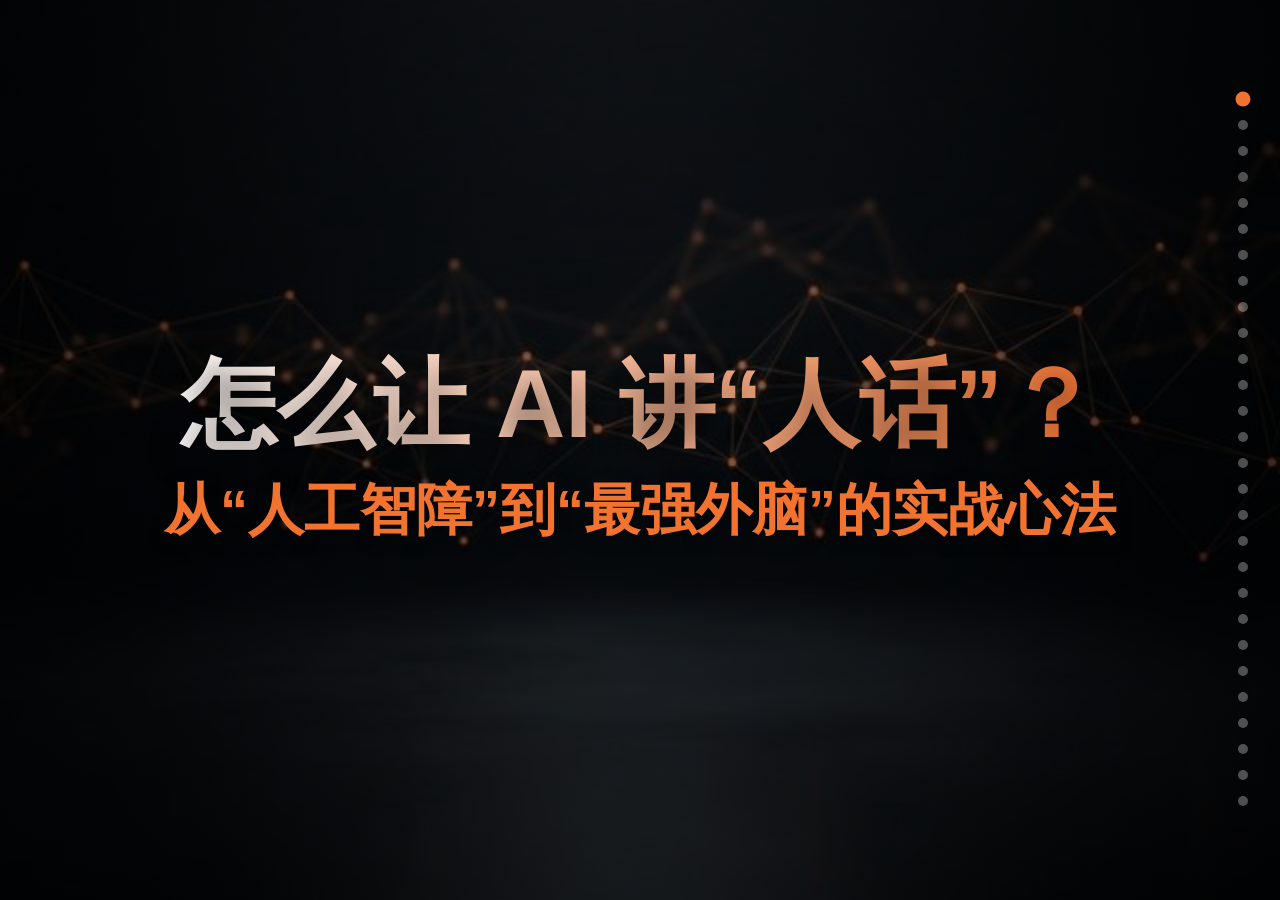
==== PPT/lesson2/index.html @ 47d62916 "Initial commit: 为项目方案及演示文稿添加版本管理" ====
<!DOCTYPE html>
<html lang="zh-CN">
<head>
    <meta charset="UTF-8">
    <meta name="viewport" content="width=device-width, initial-scale=1.0">
    <title>提示词核心——大学生全场景 AI 提效实操</title>
    <link rel="stylesheet" href="assets/css/style.css">
    <style>
        /* Extra styles for specific slides if needed */
        .text-huge { font-size: clamp(4rem, 10vw, 8rem); font-weight: 900; }
        .text-large { font-size: clamp(2rem, 5vw, 3.5rem); font-weight: 800; }
        .text-medium { font-size: clamp(1.2rem, 3vw, 1.8rem); opacity: 0.9; }
        .split-container { display: grid; grid-template-columns: 1fr 1fr; gap: 4vw; width: 100%; align-items: center; }
        .vs-tag { position: absolute; left: 50%; top: 50%; transform: translate(-50%, -50%); font-size: 3rem; font-weight: 900; color: var(--accent); z-index: 20; background: #000; padding: 0.5rem 1rem; border-radius: 50%; border: 2px solid var(--accent); }
    </style>
</head>
<body>
    <div class="ppt-container">
        
        <!-- Slide 1: 封面页 -->
        <section class="slide" id="slide-1">
            <div class="slide-bg reveal-zoom" style="background-image: url('assets/images/slide_01_v2.png');"></div>
            <div class="slide-overlay" style="background: radial-gradient(circle, rgba(0,0,0,0.4) 0%, rgba(0,0,0,0.8) 100%);"></div>
            <div class="slide-content-overlay" style="justify-content: center; align-items: center; text-align: center;">
                <div class="reveal-up delay-1">
                    <h1 class="hero-title text-gradient" style="text-shadow: 0 10px 30px rgba(0,0,0,0.5);">怎么让 AI 讲“人话”？</h1>
                    <p class="text-large" style="font-weight: 800; color: var(--accent); text-shadow: 0 5px 15px rgba(0,0,0,0.5);">从“人工智障”到“最强外脑”的实战心法</p>
                </div>
            </div>
        </section>

        <!-- Slide 2: 灵魂拷问 -->
        <section class="slide" id="slide-2">
            <div class="slide-bg reveal-zoom" style="background-image: url('assets/images/slide_02.png');"></div>
            <div class="slide-overlay" style="background: rgba(0,0,0,0.7);"></div>
            <div class="slide-content-overlay" style="justify-content: center; align-items: center; text-align: center;">
                <div class="reveal-up delay-1">
                    <h1 class="text-huge">具有划时代意义？</h1>
                    <p class="quote-line text-large accent-text" style="display: inline-block;">今晚，彻底终结这种尴尬</p>
                </div>
            </div>
        </section>

        <!-- Slide 3: 真实惨案大赏 -->
        <section class="slide" id="slide-3">
            <div class="slide-bg reveal-zoom" style="background-image: url('assets/images/slide_03.png');"></div>
            <div class="slide-overlay"></div>
            <div class="slide-content-overlay">
                <h1 class="reveal-up delay-1" style="border-left: 8px solid var(--accent); padding-left: 1.5rem; margin-bottom: 2rem;">
                    那些年，我们被 AI 坑过的瞬间
                </h1>
                <div class="bento-grid">
                    <div class="bento-card reveal-up delay-2">
                        <h2 class="accent-text">客服腔</h2>
                        <p>请假条写成行政通报，尴尬到抠脚</p>
                    </div>
                    <div class="bento-card reveal-up delay-3">
                        <h2 class="accent-text">假大空</h2>
                        <p>内容全是车轱辘话，毫无落地价值</p>
                    </div>
                    <div class="bento-card reveal-up delay-4">
                        <h2 class="accent-text">胡编乱造</h2>
                        <p>一本正经地捏造数据，自毁信誉</p>
                    </div>
                </div>
            </div>
        </section>

        <!-- Slide 4: 认知升级 -->
        <section class="slide" id="slide-4">
            <div class="slide-bg reveal-zoom" style="background-image: url('assets/images/slide_04.png');"></div>
            <div class="slide-overlay"></div>
            <div class="slide-content-overlay" style="justify-content: center;">
                <div class="reveal-up delay-1" style="max-width: 900px;">
                    <h1 class="hero-title">它不是神</h1>
                    <p class="text-large quote-line">只是一个<span class="accent-text">“欠调教”</span>的实习生</p>
                    <p class="text-medium" style="margin-top: 2rem;">我们要剥掉它那层客套表象，把它内存里的干货一滴不剩地“榨”出来。</p>
                </div>
            </div>
        </section>

        <!-- Slide 5: 避坑指南 -->
        <section class="slide" id="slide-5">
            <div class="slide-bg reveal-zoom" style="background-image: url('assets/images/slide_05.png');"></div>
            <div class="slide-overlay"></div>
            <div class="slide-content-overlay">
                <h1 class="reveal-up delay-1" style="margin-bottom: 5vh;">别把它当百度使</h1>
                <div class="split-container" style="position: relative;">
                    <div class="vs-tag">VS</div>
                    <div class="bento-card reveal-up delay-2">
                        <h2 style="font-size: 2.5rem; margin-bottom: 1rem;">传统搜索</h2>
                        <p class="text-large accent-text">在“找答案”</p>
                        <p class="text-medium">翻旧账、搬运工</p>
                    </div>
                    <div class="bento-card reveal-up delay-3" style="border-color: var(--accent);">
                        <h2 style="font-size: 2.5rem; margin-bottom: 1rem;">AI 大模型</h2>
                        <p class="text-large accent-text">在“赌可能”</p>
                        <p class="text-medium">现编现织、生产工具</p>
                    </div>
                </div>
            </div>
        </section>

        <!-- Slide 6: 其实它就是个“概率盲盒” -->
        <section class="slide" id="slide-6">
            <div class="slide-bg reveal-zoom" style="background-image: url('assets/images/slide_06.png');"></div>
            <div class="slide-overlay" style="background: radial-gradient(circle, rgba(0,0,0,0.5) 0%, rgba(0,0,0,0.9) 80%);"></div>
            <div class="slide-content-overlay" style="justify-content: center; align-items: center; text-align: center;">
                <div class="reveal-up delay-1">
                    <h1 class="hero-title">它不分对错</h1>
                    <p class="text-huge accent-text">只管“概率接龙”</p>
                    <p class="text-medium" style="margin-top: 2rem; max-width: 800px;">你的需求越模糊，它就越怂，只能回你一堆“多喝热水”这种永远不会出错的废话。</p>
                </div>
            </div>
        </section>

        <!-- Slide 7: 为什么你的指令总是得到废话？ -->
        <section class="slide" id="slide-7">
            <div class="slide-bg reveal-zoom" style="background-image: url('assets/images/slide_07.png');"></div>
            <div class="slide-overlay"></div>
            <div class="slide-content-overlay">
                <h1 class="reveal-up delay-1">模糊输入 = 平庸产出</h1>
                <div class="bento-card reveal-up delay-2" style="margin-top: 3rem; max-width: 800px;">
                    <p class="text-large">“随便来点吃的”</p>
                    <p class="text-huge accent-text">➔ 白菜汤</p>
                    <hr style="margin: 2rem 0; opacity: 0.2;">
                    <p class="text-large">“我要回锅肉，要辣，不要葱！”</p>
                    <p class="text-huge accent-text">➔ 王炸答案</p>
                </div>
            </div>
        </section>

        <!-- Slide 8: 提示词的核心奥秘 -->
        <section class="slide" id="slide-8">
            <div class="slide-bg reveal-zoom" style="background-image: url('assets/images/slide_08.png');"></div>
            <div class="slide-overlay"></div>
            <div class="slide-content-overlay" style="justify-content: flex-end; padding-bottom: 15vh;">
                <div class="reveal-up delay-1" style="max-width: 800px;">
                    <h1 class="hero-title">你不是在“下命令”</h1>
                    <p class="text-large quote-line">你是在<span class="accent-text">“定边界”</span></p>
                    <p class="text-medium" style="margin-top: 2rem;">每多一个条件，就是帮它砍掉一万个错误分支，把它的狗头“按”在正确的那条路上。</p>
                </div>
            </div>
        </section>

        <!-- Slide 9: 为什么正常聊天对 AI 无效？ -->
        <section class="slide" id="slide-9">
            <section class="slide-bg reveal-zoom" style="background: #111;"></section>
            <div class="slide-overlay"></div>
            <div class="slide-content-overlay" style="justify-content: center; align-items: center;">
                <div class="split-container" style="text-align: center;">
                    <div class="reveal-up delay-1">
                        <p class="text-medium">人类沟通</p>
                        <h2 class="text-huge">靠“默契”</h2>
                        <p class="accent-text">充满潜台词</p>
                    </div>
                    <div class="reveal-up delay-2">
                        <p class="text-medium">AI 沟通</p>
                        <h2 class="text-huge accent-text">靠“全坦白”</h2>
                        <p>拒绝脑补，只要实话</p>
                    </div>
                </div>
            </div>
        </section>

        <!-- Slide 11: 警惕“注意力稀释” -->
        <section class="slide" id="slide-11">
            <div class="slide-bg reveal-zoom" style="background-image: url('assets/images/slide_11.png');"></div>
            <div class="slide-overlay"></div>
            <div class="slide-content-overlay">
                <div class="reveal-up delay-1">
                    <h1 class="hero-title">警惕<span class="accent-text">“注意力稀释”</span></h1>
                    <p class="text-large quote-line">别以为写得多就是好，AI 也会“走神”</p>
                </div>
                <div class="bento-card reveal-up delay-2" style="margin-top: 5vh; max-width: 700px;">
                    <h3 class="accent-text">核心原则</h3>
                    <p class="text-medium">最关键、必须要执行的死命令，永远放在提示词的<strong class="accent-text">开头</strong>或者<strong class="accent-text">结尾</strong>！</p>
                </div>
            </div>
        </section>

        <!-- Slide 12: 识破“幻觉”的诡计 -->
        <section class="slide" id="slide-12">
            <div class="slide-bg reveal-zoom" style="background-image: url('assets/images/slide_12.png');"></div>
            <div class="slide-overlay"></div>
            <div class="slide-content-overlay" style="align-items: flex-end; text-align: right;">
                <div class="reveal-up delay-1">
                    <h1 class="hero-title" style="border-left: none; border-right: 8px solid var(--accent); padding-right: 1.5rem;">识破“幻觉”</h1>
                    <p class="text-large">为什么它会一本正经地胡说八道？</p>
                </div>
                <div class="bento-card reveal-up delay-2" style="margin-top: 5vh; max-width: 600px;">
                    <p>本质是概率接龙的任务优先级高于事实。别给它设那自相矛盾、没法完成的套儿。</p>
                </div>
            </div>
        </section>

        <!-- Slide 13: 绝杀技巧三：角色扮演 -->
        <section class="slide" id="slide-13">
            <div class="slide-bg reveal-zoom" style="background-image: url('assets/images/slide_13.png');"></div>
            <div class="slide-overlay" style="background: linear-gradient(0deg, rgba(0,0,0,0.9) 0%, transparent 100%);"></div>
            <div class="slide-content-overlay" style="justify-content: flex-end; align-items: center; text-align: center;">
                <div class="reveal-up delay-1">
                    <h1 class="text-huge">让它扮演专家</h1>
                    <p class="text-large accent-text">不是在玩 Cosplay</p>
                    <p class="text-medium" style="margin-top: 2rem;">而是在物理层面，强行把它的思维锁死在“精英语料库”这一端。</p>
                </div>
            </div>
        </section>

        <!-- Slide 14: 我们需要一个“防坑脚手架” -->
        <section class="slide" id="slide-14">
            <div class="slide-bg reveal-zoom" style="background-image: url('assets/images/slide_14.png');"></div>
            <div class="slide-overlay"></div>
            <div class="slide-content-overlay" style="justify-content: center;">
                <div class="reveal-up delay-1">
                    <h1 class="hero-title">告别“凭感觉”</h1>
                    <h1 class="hero-title accent-text">拥抱“结构化”</h1>
                    <p class="text-large" style="margin-top: 2rem;">接下来，就是见证真正的终极杀手锏的时候了。</p>
                </div>
            </div>
        </section>

        <!-- Slide 15: BROKE 框架全景图 -->
        <section class="slide" id="slide-15">
            <div class="slide-bg reveal-zoom" style="background-image: url('assets/images/slide_15.png');"></div>
            <div class="slide-overlay"></div>
            <div class="slide-content-overlay">
                <h1 class="reveal-up delay-1">BROKE 框架：一套硬核清单</h1>
                <div class="bento-grid">
                    <div class="bento-card reveal-up delay-1">
                        <h2 class="accent-text">B</h2>
                        <p>Background (背景)</p>
                    </div>
                    <div class="bento-card reveal-up delay-2">
                        <h2 class="accent-text">R</h2>
                        <p>Role (角色)</p>
                    </div>
                    <div class="bento-card reveal-up delay-3">
                        <h2 class="accent-text">O</h2>
                        <p>Objective (目标)</p>
                    </div>
                    <div class="bento-card reveal-up delay-4">
                        <h2 class="accent-text">K</h2>
                        <p>Key Results (红线)</p>
                    </div>
                    <div class="bento-card reveal-up delay-5">
                        <h2 class="accent-text">E</h2>
                        <p>Evolve (进化)</p>
                    </div>
                </div>
            </div>
        </section>

        <!-- Slide 16: 【真实翻车】令人绝望的拍脑袋指令 -->
        <section class="slide" id="slide-16">
            <div class="slide-bg reveal-zoom" style="background-image: url('assets/images/slide_16.png'); opacity: 0.4;"></div>
            <div class="slide-overlay"></div>
            <div class="slide-content-overlay">
                <h1 class="reveal-up delay-1">翻车现场：拍脑袋指令</h1>
                <div class="split-container" style="margin-top: 5vh;">
                    <div class="bento-card reveal-up delay-2">
                        <h3 class="accent-text">你的指令</h3>
                        <p class="text-large">“写个电商市场分析报告。”</p>
                    </div>
                    <div class="bento-card reveal-up delay-3">
                        <h3 style="color: grey;">AI 产出</h3>
                        <p class="text-large" style="color: grey;">“宏观向好、机遇挑战、协同创新...”</p>
                        <p style="margin-top: 1rem; color: #ff4444;">➔ 毫无价值的废纸</p>
                    </div>
                </div>
            </div>
        </section>

        <!-- Slide 17: 【B+R】给 AI 定位坐标与身份 -->
        <section class="slide" id="slide-17">
            <div class="slide-bg reveal-zoom" style="background-image: url('assets/images/slide_17.png');"></div>
            <div class="slide-overlay"></div>
            <div class="slide-content-overlay">
                <h1 class="reveal-up delay-1">第一步：定位坐标与身份</h1>
                <div class="bento-grid" style="grid-template-columns: 1fr 1.5fr;">
                    <div class="bento-card reveal-up delay-2" style="border-left: 10px solid var(--accent);">
                        <h2 class="accent-text">B (Background)</h2>
                        <p>新品牌，预算仅 20 万</p>
                    </div>
                    <div class="bento-card reveal-up delay-3">
                        <h2 class="accent-text">R (Role)</h2>
                        <p>逻辑严丝合缝的麦肯锡分析师</p>
                    </div>
                </div>
            </div>
        </section>

        <!-- Slide 18: 【O+K】划定靶心，拉响红线 -->
        <section class="slide" id="slide-18">
            <div class="slide-bg reveal-zoom" style="background-image: url('assets/images/slide_18.png');"></div>
            <div class="slide-overlay"></div>
            <div class="slide-content-overlay">
                <h1 class="reveal-up delay-1">第二步：锁定靶心，拉响红线</h1>
                <div class="bento-grid">
                    <div class="bento-card reveal-up delay-2">
                        <h2 class="accent-text">O (Objective)</h2>
                        <p>只要 3 个具体的低成本爆破点</p>
                    </div>
                    <div class="bento-card reveal-up delay-3" style="border: 2px solid #ff4444;">
                        <h2 style="color: #ff4444;">K (Constraints)</h2>
                        <p>严禁使用任何四字黑话！必须出矩阵表格。</p>
                    </div>
                </div>
            </div>
        </section>

        <!-- Slide 19: 奇迹时刻 -->
        <section class="slide" id="slide-19">
            <div class="slide-bg reveal-zoom" style="background-image: url('assets/images/slide_19.png');"></div>
            <div class="slide-overlay"></div>
            <div class="slide-content-overlay" style="justify-content: center; align-items: center; text-align: center;">
                <div class="reveal-up delay-1">
                    <h1 class="text-huge">奇迹时刻</h1>
                    <p class="text-large">指令一变，<span class="accent-text">草台班子变顶级幕僚</span></p>
                    <div class="bento-card" style="margin-top: 3rem; text-align: left; background: rgba(0,0,0,0.8);">
                        <p class="accent-text">➔ 精准矩阵表已生成</p>
                        <p class="accent-text">➔ 低成本避雷方案就绪</p>
                        <p class="accent-text">➔ 业务逻辑全线拉满</p>
                    </div>
                </div>
            </div>
        </section>

        <!-- Slide 21: 终极 PK -->
        <section class="slide" id="slide-21">
            <div class="slide-bg reveal-zoom" style="background-image: url('assets/images/slide_21.png');"></div>
            <div class="slide-overlay"></div>
            <div class="slide-content-overlay" style="justify-content: center;">
                <h1 class="reveal-up delay-1">终极 PK：平庸 vs 绝杀</h1>
                <div class="split-container" style="margin-top: 5vh;">
                    <div class="bento-card reveal-up delay-2">
                        <p class="text-medium" style="color: grey;">【平庸派】</p>
                        <p>只给地点人数</p>
                        <h3 style="color: grey;">➔ 流水账</h3>
                    </div>
                    <div class="bento-card reveal-up delay-3" style="border-color: var(--accent);">
                        <p class="text-medium accent-text">【BROKE 派】</p>
                        <p>定死背景、目标与红线</p>
                        <h3 class="accent-text">➔ 王炸方案</h3>
                    </div>
                </div>
            </div>
        </section>

        <!-- Slide 22: 认知陷阱 -->
        <section class="slide" id="slide-22">
            <div class="slide-bg reveal-zoom" style="background-image: url('assets/images/slide_22.png');"></div>
            <div class="slide-overlay"></div>
            <div class="slide-content-overlay">
                <div class="reveal-up delay-1">
                    <h1 class="hero-title">认知陷阱</h1>
                    <p class="text-large">别指望<span class="accent-text">“一键成片”</span></p>
                </div>
                <div class="bento-card reveal-up delay-2" style="margin-top: 5vh; max-width: 800px;">
                    <p class="text-medium">想要一口气写完“调研+大纲+文案+排版”？</p>
                    <p class="accent-text" style="font-weight: 800; font-size: 2rem;">必翻车！</p>
                </div>
            </div>
        </section>

        <!-- Slide 23: 架构师思维 -->
        <section class="slide" id="slide-23">
            <div class="slide-bg reveal-zoom" style="background-image: url('assets/images/slide_23.png');"></div>
            <div class="slide-overlay"></div>
            <div class="slide-content-overlay" style="justify-content: flex-end; align-items: flex-end; text-align: right;">
                <div class="reveal-up delay-1">
                    <h1 class="hero-title" style="border-left: none; border-right: 8px solid var(--accent); padding-right: 1.5rem;">架构师思维</h1>
                    <p class="text-large">设计你的专用<span class="accent-text">“流水线”</span></p>
                </div>
                <div class="bento-card reveal-up delay-2" style="margin-top: 3rem; background: rgba(0,0,0,0.8);">
                    <p>告别单点提词，开启多节点协作模式</p>
                </div>
            </div>
        </section>

        <!-- Slide 24: 实战拆解：工作流 -->
        <section class="slide" id="slide-24">
            <div class="slide-bg reveal-zoom" style="background-image: url('assets/images/slide_24.png');"></div>
            <div class="slide-overlay"></div>
            <div class="slide-content-overlay">
                <h1 class="reveal-up delay-1">爆款报告的“装配线”</h1>
                <div class="bento-grid">
                    <div class="bento-card reveal-up delay-1">
                        <h3 class="accent-text">Step 1</h3>
                        <p>风格拆解</p>
                    </div>
                    <div class="bento-card reveal-up delay-2">
                        <h3 class="accent-text">Step 2</h3>
                        <p>逻辑骨架</p>
                    </div>
                    <div class="bento-card reveal-up delay-3">
                        <h3 class="accent-text">Step 3</h3>
                        <p>逐段填肉</p>
                    </div>
                </div>
            </div>
        </section>

        <!-- Slide 25: 终极定位 -->
        <section class="slide" id="slide-25">
            <div class="slide-bg reveal-zoom" style="background-image: url('assets/images/slide_25.png');"></div>
            <div class="slide-overlay"></div>
            <div class="slide-content-overlay" style="justify-content: center; align-items: center; text-align: center;">
                <div class="reveal-up delay-1">
                    <h1 class="text-huge">做“总调度师”</h1>
                    <p class="text-large">不做“搬运工”</p>
                    <p class="text-medium accent-text" style="margin-top: 2rem;">你的核心护城河，是把业务拆碎的能力。</p>
                </div>
            </div>
        </section>

        <!-- Slide 26: 致命大坑：讨好型人格 -->
        <section class="slide" id="slide-26">
            <div class="slide-bg reveal-zoom" style="background-image: url('assets/images/slide_26.png');"></div>
            <div class="slide-overlay"></div>
            <div class="slide-content-overlay">
                <div class="reveal-up delay-1">
                    <h1 class="hero-title">致命大坑</h1>
                    <p class="text-large">AI 的<span class="accent-text">“讨好型人格”</span></p>
                </div>
                <div class="bento-card reveal-up delay-2" style="margin-top: 3rem; max-width: 800px; border: 2px solid #ff4444;">
                    <p class="text-large" style="color: #ff4444;">AI 的客套话，一个字都别信！</p>
                    <p>它的家教就是“懂礼貌”，你发烂方案它也会说好。</p>
                </div>
            </div>
        </section>

        <!-- Slide 27: “红蓝对抗” -->
        <section class="slide" id="slide-27">
            <div class="slide-bg reveal-zoom" style="background-image: url('assets/images/slide_27.png');"></div>
            <div class="slide-overlay" style="background: linear-gradient(90deg, rgba(0,0,255,0.3) 0%, rgba(255,0,0,0.3) 100%);"></div>
            <div class="slide-content-overlay" style="justify-content: center;">
                <h1 class="reveal-up delay-1">“红蓝对抗”：最强反派</h1>
                <div class="split-container" style="margin-top: 5vh;">
                    <div class="bento-card reveal-up delay-2" style="border-color: #008aff;">
                        <h3 style="color: #008aff;">蓝方：你的方案</h3>
                        <p>自信满满的初稿</p>
                    </div>
                    <div class="bento-card reveal-up delay-3" style="border-color: #ff4444;">
                        <h3 style="color: #ff4444;">红方：挑刺专家</h3>
                        <p>“鸡蛋里挑骨头”的毒舌审计</p>
                    </div>
                </div>
            </div>
        </section>

        <!-- Slide 28: 学长私藏工具箱 -->
        <section class="slide" id="slide-28">
            <div class="slide-bg reveal-zoom" style="background-image: url('assets/images/slide_28.png');"></div>
            <div class="slide-overlay"></div>
            <div class="slide-content-overlay">
                <h1 class="reveal-up delay-1">私藏工具箱</h1>
                <div class="bento-grid">
                    <div class="bento-card reveal-up delay-1">
                        <h2 class="accent-text">秘塔 (Metaso)</h2>
                        <p>深度搜寻，拒绝编剧</p>
                    </div>
                    <div class="bento-card reveal-up delay-2">
                        <h2 class="accent-text">Kimi</h2>
                        <p>超长读本，稳如泰神</p>
                    </div>
                    <div class="bento-card reveal-up delay-3">
                        <h2 class="accent-text">DeepSeek</h2>
                        <p>国产战神，逻辑之王</p>
                    </div>
                </div>
            </div>
        </section>

        <!-- Slide 29: 忘掉公式 -->
        <section class="slide" id="slide-29">
            <div class="slide-bg reveal-zoom" style="background-image: url('assets/images/slide_29.png'); opacity: 0.3;"></div>
            <div class="slide-overlay"></div>
            <div class="slide-content-overlay" style="justify-content: center; align-items: center; text-align: center;">
                <div class="reveal-up delay-1">
                    <h1 class="text-huge">忘掉公式</h1>
                    <p class="text-large accent-text">带走这三条“肌肉记忆”</p>
                    <div class="reveal-up delay-2" style="margin-top: 3rem; text-align: left; font-size: 1.5rem; line-height: 2;">
                        <p>1. 别把 AI 当神，当成干活的“嘴替”</p>
                        <p>2. 提要求一定要带点你个人的偏见</p>
                        <p>3. 好方案都是“吵”出来的</p>
                    </div>
                </div>
            </div>
        </section>

        <!-- Slide 30: 散会！ -->
        <section class="slide" id="slide-30">
            <div class="slide-bg reveal-zoom" style="background-image: url('assets/images/slide_30.png');"></div>
            <div class="slide-overlay"></div>
            <div class="slide-content-overlay" style="justify-content: center; align-items: center; text-align: center;">
                <div class="reveal-up delay-1">
                    <h1 class="hero-title text-huge accent-text">散会！</h1>
                    <p class="text-large">去真实世界<span class="accent-text">“练摊”</span></p>
                    <div class="bento-card" style="margin-top: 5vh; border: 2px solid var(--accent);">
                        <p class="text-large">作业：用 <span class="accent-text">BROKE</span> 框架对简历进行“毒舌洗礼”</p>
                    </div>
                </div>
            </div>
        </section>

    </div>
    <script src="assets/js/script.js"></script>
</body>
</html>
---- PPT/lesson2/assets/css/style.css ----
:root {
    --accent: #F27230;
    --bg: #111111;
    --text: #ffffff;
    --font-main: 'General Sans', -apple-system, BlinkMacSystemFont, 'Segoe UI', Roboto, Helvetica, Arial, sans-serif;
}

* {
    margin: 0;
    padding: 0;
    box-sizing: border-box;
}

body {
    background-color: var(--bg);
    color: var(--text);
    font-family: var(--font-main);
    overflow: hidden; /* Prevent default scrolling, use scroll snap */
    height: 100vh;
}

.ppt-container {
    height: 100vh;
    overflow-y: auto;
    scroll-snap-type: y mandatory;
    scroll-behavior: smooth;
    -webkit-overflow-scrolling: touch;
}

.slide {
    position: relative;
    height: 100vh;
    width: 100%;
    overflow: hidden;
    scroll-snap-align: start;
    display: flex;
    flex-direction: column;
    background: #000;
}

/* Background Layer */
.slide-bg {
    position: absolute;
    inset: 0;
    background-size: cover;
    background-position: center;
    z-index: 0;
    opacity: 0.85;
}

/* Overlay Layer */
.slide-overlay {
    position: absolute;
    inset: 0;
    background: linear-gradient(135deg, rgba(0,0,0,0.9) 0%, rgba(0,0,0,0.2) 60%, transparent 100%);
    z-index: 1;
    pointer-events: none;
}

/* Content Container */
.slide-content-overlay {
    position: relative;
    z-index: 10;
    height: 100%;
    width: 100%;
    display: flex;
    flex-direction: column;
    padding: 12vh 8vw;
    justify-content: flex-start;
    align-items: flex-start;
}

/* Animations */
.reveal-up {
    opacity: 0;
    transform: translateY(40px);
    transition: opacity 1s cubic-bezier(0.2, 0.8, 0.2, 1), transform 1s cubic-bezier(0.2, 0.8, 0.2, 1);
}

.slide.active .reveal-up {
    opacity: 1;
    transform: translateY(0);
}

.reveal-zoom {
    opacity: 0;
    transform: scale(1.15);
    transition: opacity 1.8s ease, transform 3s cubic-bezier(0.1, 0, 0, 1);
}

.slide.active .reveal-zoom {
    opacity: 1;
    transform: scale(1);
}

.delay-1 { transition-delay: 0.2s; }
.delay-2 { transition-delay: 0.4s; }
.delay-3 { transition-delay: 0.6s; }
.delay-4 { transition-delay: 0.8s; }

/* Bento Grid */
.bento-grid {
    display: grid;
    grid-template-columns: repeat(auto-fit, minmax(300px, 1fr));
    gap: 1.5rem;
    width: 100%;
    margin-top: 2rem;
}

.bento-card {
    background: rgba(255, 255, 255, 0.05);
    backdrop-filter: blur(20px);
    -webkit-backdrop-filter: blur(20px);
    border: 1px solid rgba(255, 255, 255, 0.1);
    border-radius: 24px;
    padding: 2rem;
    transition: transform 0.3s ease, border-color 0.3s ease;
}

.bento-card:hover {
    transform: translateY(-5px);
    border-color: var(--accent);
}

/* Typography Helpers */
h1.hero-title {
    font-size: clamp(3.5rem, 8vw, 6rem);
    font-weight: 900;
    line-height: 1.1;
    margin-bottom: 1rem;
}

.accent-text {
    color: var(--accent);
}

.quote-line {
    border-left: 8px solid var(--accent);
    padding-left: 2rem;
    font-weight: 800;
}

/* Navigation UI */
.ppt-nav-dots {
    position: fixed;
    right: 2rem;
    top: 50%;
    transform: translateY(-50%);
    display: flex;
    flex-direction: column;
    gap: 1rem;
    z-index: 100;
}

.nav-dot {
    width: 10px;
    height: 10px;
    border-radius: 50%;
    background: rgba(255, 255, 255, 0.3);
    cursor: pointer;
    transition: all 0.3s ease;
}

.nav-dot.active {
    background: var(--accent);
    transform: scale(1.5);
}

.ppt-progress {
    position: fixed;
    bottom: 0;
    left: 0;
    height: 4px;
    background: var(--accent);
    z-index: 100;
    transition: width 0.3s ease;
}

.text-gradient {
    background: linear-gradient(to right, #fff, var(--accent));
    -webkit-background-clip: text;
    background-clip: text;
    -webkit-text-fill-color: transparent;
}
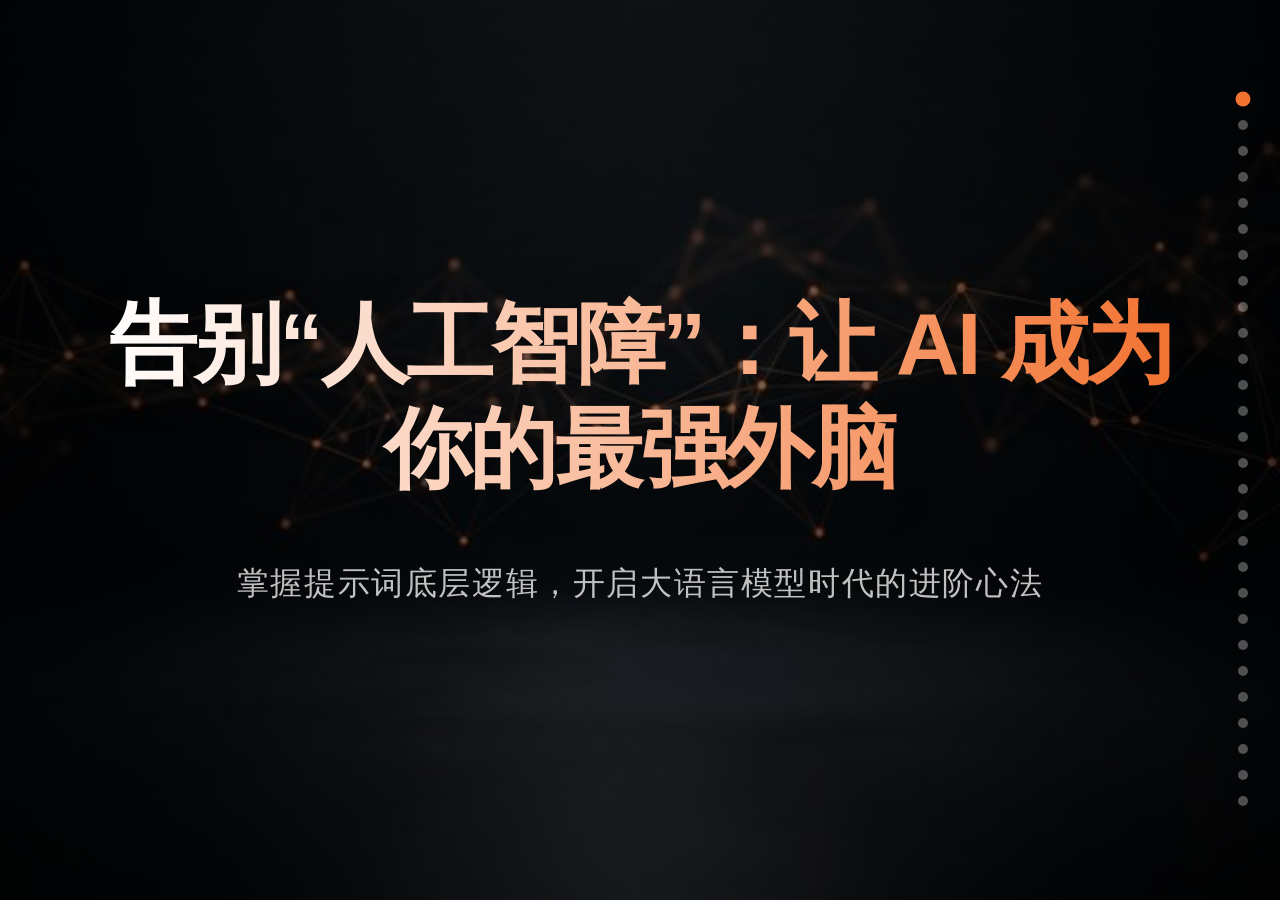
==== commit bfe26bd3: "前三页完成" ====
--- a/PPT/lesson2/index.html
+++ b/PPT/lesson2/index.html
@@ -1,73 +1,123 @@
 <!DOCTYPE html>
 <html lang="zh-CN">
+
 <head>
     <meta charset="UTF-8">
     <meta name="viewport" content="width=device-width, initial-scale=1.0">
     <title>提示词核心——大学生全场景 AI 提效实操</title>
     <link rel="stylesheet" href="assets/css/style.css">
     <style>
-        /* Extra styles for specific slides if needed */
-        .text-huge { font-size: clamp(4rem, 10vw, 8rem); font-weight: 900; }
-        .text-large { font-size: clamp(2rem, 5vw, 3.5rem); font-weight: 800; }
-        .text-medium { font-size: clamp(1.2rem, 3vw, 1.8rem); opacity: 0.9; }
-        .split-container { display: grid; grid-template-columns: 1fr 1fr; gap: 4vw; width: 100%; align-items: center; }
-        .vs-tag { position: absolute; left: 50%; top: 50%; transform: translate(-50%, -50%); font-size: 3rem; font-weight: 900; color: var(--accent); z-index: 20; background: #000; padding: 0.5rem 1rem; border-radius: 50%; border: 2px solid var(--accent); }
+        /* Typography System handled in style.css */
+        .split-container {
+            display: grid;
+            grid-template-columns: 1fr 1fr;
+            gap: 4vw;
+            width: 100%;
+            align-items: center;
+        }
+
+        .vs-tag {
+            position: absolute;
+            left: 50%;
+            top: 50%;
+            transform: translate(-50%, -50%);
+            font-size: 3rem;
+            font-weight: 900;
+            color: var(--accent);
+            z-index: 20;
+            background: #000;
+            padding: 0.5rem 1rem;
+            border-radius: 50%;
+            border: 2px solid var(--accent);
+        }
     </style>
 </head>
+
 <body>
     <div class="ppt-container">
-        
+
         <!-- Slide 1: 封面页 -->
-        <section class="slide" id="slide-1">
+        <section class="slide" id="1">
             <div class="slide-bg reveal-zoom" style="background-image: url('assets/images/slide_01_v2.png');"></div>
-            <div class="slide-overlay" style="background: radial-gradient(circle, rgba(0,0,0,0.4) 0%, rgba(0,0,0,0.8) 100%);"></div>
-            <div class="slide-content-overlay" style="justify-content: center; align-items: center; text-align: center;">
-                <div class="reveal-up delay-1">
-                    <h1 class="hero-title text-gradient" style="text-shadow: 0 10px 30px rgba(0,0,0,0.5);">怎么让 AI 讲“人话”？</h1>
-                    <p class="text-large" style="font-weight: 800; color: var(--accent); text-shadow: 0 5px 15px rgba(0,0,0,0.5);">从“人工智障”到“最强外脑”的实战心法</p>
+            <div class="slide-overlay"
+                style="background: radial-gradient(circle, rgba(0,0,0,0.4) 0%, rgba(0,0,0,0.8) 100%);"></div>
+            <div class="slide-content-overlay"
+                style="justify-content: center; align-items: center; text-align: center;">
+                <div class="reveal-up delay-1">
+                    <h1 class="t-hero-main text-gradient">告别“人工智障”：让 AI 成为你的最强外脑</h1>
+                    <p class="t-subtitle v-gap-hero">掌握提示词底层逻辑，开启大语言模型时代的进阶心法</p>
                 </div>
             </div>
         </section>
 
         <!-- Slide 2: 灵魂拷问 -->
-        <section class="slide" id="slide-2">
-            <div class="slide-bg reveal-zoom" style="background-image: url('assets/images/slide_02.png');"></div>
-            <div class="slide-overlay" style="background: rgba(0,0,0,0.7);"></div>
-            <div class="slide-content-overlay" style="justify-content: center; align-items: center; text-align: center;">
-                <div class="reveal-up delay-1">
-                    <h1 class="text-huge">具有划时代意义？</h1>
-                    <p class="quote-line text-large accent-text" style="display: inline-block;">今晚，彻底终结这种尴尬</p>
+        <section class="slide" id="2">
+            <div class="slide-bg reveal-zoom"
+                style="background-image: url('https://images.unsplash.com/photo-1765445666121-4a925177724c?q=80&w=3462&auto=format&fit=crop');">
+            </div>
+            <div class="buzzword-rain">
+                <span style="top: 10%; left: 5%; animation-delay: 0s;">具有划时代意义</span>
+                <span style="top: 25%; left: 75%; animation-delay: 2s;">浓墨重彩的一笔</span>
+                <span style="top: 40%; left: 10%; animation-delay: 1s;">作为 AI 语言模型，我无法...</span>
+                <span style="top: 55%; left: 85%; animation-delay: 3s;">请提供更多上下文信息</span>
+                <span style="top: 70%; left: 15%; animation-delay: 1.5s;">一本正经地胡说八道</span>
+                <span style="top: 15%; left: 45%; animation-delay: 2.5s;">相关信息如下：</span>
+                <span style="top: 80%; left: 55%; animation-delay: 0.5s;">赋能行业升级</span>
+                <span style="top: 30%; left: 30%; animation-delay: 4s;">彰显青年才俊</span>
+                <span style="top: 65%; left: 40%; animation-delay: 2.2s;">全方位、多层次、深领域</span>
+                <span style="top: 85%; left: 5%; animation-delay: 1.8s;">对不起，我无法处理该请求</span>
+            </div>
+            <div class="slide-overlay"
+                style="background: radial-gradient(circle, rgba(0,0,0,0.6) 0%, rgba(0,0,0,0.9) 100%);"></div>
+            <div class="slide-content-overlay"
+                style="justify-content: center; align-items: center; text-align: center;">
+                <div class="reveal-up delay-1">
+                    <h1 class="t-hero-impact">它是“最强外脑”还是<span class="accent-text">“人工智障”</span>？</h1>
+                    <p class="t-subtitle v-gap-impact">你是在下达“精准指令”，还是在和它“碰运气”？</p>
+                    <p class="quote-line t-subtitle accent-text v-gap-lg">今天，我们用一套底层框架，彻底根治 AI 的交流障碍</p>
                 </div>
             </div>
         </section>
 
         <!-- Slide 3: 真实惨案大赏 -->
-        <section class="slide" id="slide-3">
+        <section class="slide" id="3">
             <div class="slide-bg reveal-zoom" style="background-image: url('assets/images/slide_03.png');"></div>
-            <div class="slide-overlay"></div>
-            <div class="slide-content-overlay">
-                <h1 class="reveal-up delay-1" style="border-left: 8px solid var(--accent); padding-left: 1.5rem; margin-bottom: 2rem;">
-                    那些年，我们被 AI 坑过的瞬间
+            <div class="slide-overlay"
+                style="background: linear-gradient(180deg, rgba(0,0,0,0.8) 0%, rgba(0,0,0,0.4) 50%, rgba(0,0,0,0.8) 100%);">
+            </div>
+            <div class="slide-content-overlay" style="justify-content: center;">
+                <h1 class="t-hero-page reveal-up delay-1">
+                    那些年，我们被 <span class="accent-text">AI 坑过</span>的瞬间
                 </h1>
-                <div class="bento-grid">
-                    <div class="bento-card reveal-up delay-2">
-                        <h2 class="accent-text">客服腔</h2>
-                        <p>请假条写成行政通报，尴尬到抠脚</p>
+                <div class="bento-grid v-gap-section" style="max-width: 1400px;">
+                    <div class="bento-card reveal-up delay-2">
+                        <h2 class="t-card-title accent-text">一眼假“塑料感”</h2>
+                        <p class="t-body">职场沟通中最忌讳的“黑话大赏”，HR 一秒看穿你是在复制粘贴。</p>
+                        <div class="fail-preview">
+                            “尊敬的招聘负责人，我怀着极其激动的心情向贵司致意。鉴于贵司的底层逻辑与我个人的赋能基座高度契合，渴望在未来的职业生态中实现价值颗粒度的二次迭代……”
+                        </div>
                     </div>
                     <div class="bento-card reveal-up delay-3">
-                        <h2 class="accent-text">假大空</h2>
-                        <p>内容全是车轱辘话，毫无落地价值</p>
+                        <h2 class="t-card-title accent-text">论文界“水货多”</h2>
+                        <p class="t-body">绕了五千字愣是没产出一句有用的结论，除了“意义重大”一无所有。</p>
+                        <div class="fail-preview">
+                            “本研究在立足全球视角的多维度考量下，展现出深远的战略指导意义，不仅在理论层面具有极高的必要性，更在实践的紧迫性之间构筑了坚实的桥梁……”
+                        </div>
                     </div>
                     <div class="bento-card reveal-up delay-4">
-                        <h2 class="accent-text">胡编乱造</h2>
-                        <p>一本正经地捏造数据，自毁信誉</p>
+                        <h2 class="t-card-title accent-text">睁眼编“幻觉症”</h2>
+                        <p class="t-body">最高级别的尴尬，是 AI 脸不红心不跳地给你现编了一个“诺奖级”参考文献。</p>
+                        <div class="fail-preview">
+                            1. [美] 杰克·苏著，《后 AI 时代的社会学坍塌》，哈佛大学出版社，2026年。<br>
+                            2. 王大锤，《基于深度学习的脑电波翻译协议》，《大模型学报》，第 11 卷。
+                        </div>
                     </div>
                 </div>
             </div>
         </section>
 
         <!-- Slide 4: 认知升级 -->
-        <section class="slide" id="slide-4">
+        <section class="slide" id="4">
             <div class="slide-bg reveal-zoom" style="background-image: url('assets/images/slide_04.png');"></div>
             <div class="slide-overlay"></div>
             <div class="slide-content-overlay" style="justify-content: center;">
@@ -80,7 +130,7 @@
         </section>
 
         <!-- Slide 5: 避坑指南 -->
-        <section class="slide" id="slide-5">
+        <section class="slide" id="5">
             <div class="slide-bg reveal-zoom" style="background-image: url('assets/images/slide_05.png');"></div>
             <div class="slide-overlay"></div>
             <div class="slide-content-overlay">
@@ -102,20 +152,23 @@
         </section>
 
         <!-- Slide 6: 其实它就是个“概率盲盒” -->
-        <section class="slide" id="slide-6">
+        <section class="slide" id="6">
             <div class="slide-bg reveal-zoom" style="background-image: url('assets/images/slide_06.png');"></div>
-            <div class="slide-overlay" style="background: radial-gradient(circle, rgba(0,0,0,0.5) 0%, rgba(0,0,0,0.9) 80%);"></div>
-            <div class="slide-content-overlay" style="justify-content: center; align-items: center; text-align: center;">
+            <div class="slide-overlay"
+                style="background: radial-gradient(circle, rgba(0,0,0,0.5) 0%, rgba(0,0,0,0.9) 80%);"></div>
+            <div class="slide-content-overlay"
+                style="justify-content: center; align-items: center; text-align: center;">
                 <div class="reveal-up delay-1">
                     <h1 class="hero-title">它不分对错</h1>
                     <p class="text-huge accent-text">只管“概率接龙”</p>
-                    <p class="text-medium" style="margin-top: 2rem; max-width: 800px;">你的需求越模糊，它就越怂，只能回你一堆“多喝热水”这种永远不会出错的废话。</p>
+                    <p class="text-medium" style="margin-top: 2rem; max-width: 800px;">
+                        你的需求越模糊，它就越怂，只能回你一堆“多喝热水”这种永远不会出错的废话。</p>
                 </div>
             </div>
         </section>
 
         <!-- Slide 7: 为什么你的指令总是得到废话？ -->
-        <section class="slide" id="slide-7">
+        <section class="slide" id="7">
             <div class="slide-bg reveal-zoom" style="background-image: url('assets/images/slide_07.png');"></div>
             <div class="slide-overlay"></div>
             <div class="slide-content-overlay">
@@ -131,7 +184,7 @@
         </section>
 
         <!-- Slide 8: 提示词的核心奥秘 -->
-        <section class="slide" id="slide-8">
+        <section class="slide" id="8">
             <div class="slide-bg reveal-zoom" style="background-image: url('assets/images/slide_08.png');"></div>
             <div class="slide-overlay"></div>
             <div class="slide-content-overlay" style="justify-content: flex-end; padding-bottom: 15vh;">
@@ -144,7 +197,7 @@
         </section>
 
         <!-- Slide 9: 为什么正常聊天对 AI 无效？ -->
-        <section class="slide" id="slide-9">
+        <section class="slide" id="9">
             <section class="slide-bg reveal-zoom" style="background: #111;"></section>
             <div class="slide-overlay"></div>
             <div class="slide-content-overlay" style="justify-content: center; align-items: center;">
@@ -164,7 +217,7 @@
         </section>
 
         <!-- Slide 11: 警惕“注意力稀释” -->
-        <section class="slide" id="slide-11">
+        <section class="slide" id="11">
             <div class="slide-bg reveal-zoom" style="background-image: url('assets/images/slide_11.png');"></div>
             <div class="slide-overlay"></div>
             <div class="slide-content-overlay">
@@ -174,18 +227,21 @@
                 </div>
                 <div class="bento-card reveal-up delay-2" style="margin-top: 5vh; max-width: 700px;">
                     <h3 class="accent-text">核心原则</h3>
-                    <p class="text-medium">最关键、必须要执行的死命令，永远放在提示词的<strong class="accent-text">开头</strong>或者<strong class="accent-text">结尾</strong>！</p>
+                    <p class="text-medium">最关键、必须要执行的死命令，永远放在提示词的<strong class="accent-text">开头</strong>或者<strong
+                            class="accent-text">结尾</strong>！</p>
                 </div>
             </div>
         </section>
 
         <!-- Slide 12: 识破“幻觉”的诡计 -->
-        <section class="slide" id="slide-12">
+        <section class="slide" id="12">
             <div class="slide-bg reveal-zoom" style="background-image: url('assets/images/slide_12.png');"></div>
             <div class="slide-overlay"></div>
             <div class="slide-content-overlay" style="align-items: flex-end; text-align: right;">
                 <div class="reveal-up delay-1">
-                    <h1 class="hero-title" style="border-left: none; border-right: 8px solid var(--accent); padding-right: 1.5rem;">识破“幻觉”</h1>
+                    <h1 class="hero-title"
+                        style="border-left: none; border-right: 8px solid var(--accent); padding-right: 1.5rem;">识破“幻觉”
+                    </h1>
                     <p class="text-large">为什么它会一本正经地胡说八道？</p>
                 </div>
                 <div class="bento-card reveal-up delay-2" style="margin-top: 5vh; max-width: 600px;">
@@ -195,10 +251,12 @@
         </section>
 
         <!-- Slide 13: 绝杀技巧三：角色扮演 -->
-        <section class="slide" id="slide-13">
+        <section class="slide" id="13">
             <div class="slide-bg reveal-zoom" style="background-image: url('assets/images/slide_13.png');"></div>
-            <div class="slide-overlay" style="background: linear-gradient(0deg, rgba(0,0,0,0.9) 0%, transparent 100%);"></div>
-            <div class="slide-content-overlay" style="justify-content: flex-end; align-items: center; text-align: center;">
+            <div class="slide-overlay" style="background: linear-gradient(0deg, rgba(0,0,0,0.9) 0%, transparent 100%);">
+            </div>
+            <div class="slide-content-overlay"
+                style="justify-content: flex-end; align-items: center; text-align: center;">
                 <div class="reveal-up delay-1">
                     <h1 class="text-huge">让它扮演专家</h1>
                     <p class="text-large accent-text">不是在玩 Cosplay</p>
@@ -208,7 +266,7 @@
         </section>
 
         <!-- Slide 14: 我们需要一个“防坑脚手架” -->
-        <section class="slide" id="slide-14">
+        <section class="slide" id="14">
             <div class="slide-bg reveal-zoom" style="background-image: url('assets/images/slide_14.png');"></div>
             <div class="slide-overlay"></div>
             <div class="slide-content-overlay" style="justify-content: center;">
@@ -221,7 +279,7 @@
         </section>
 
         <!-- Slide 15: BROKE 框架全景图 -->
-        <section class="slide" id="slide-15">
+        <section class="slide" id="15">
             <div class="slide-bg reveal-zoom" style="background-image: url('assets/images/slide_15.png');"></div>
             <div class="slide-overlay"></div>
             <div class="slide-content-overlay">
@@ -252,8 +310,9 @@
         </section>
 
         <!-- Slide 16: 【真实翻车】令人绝望的拍脑袋指令 -->
-        <section class="slide" id="slide-16">
-            <div class="slide-bg reveal-zoom" style="background-image: url('assets/images/slide_16.png'); opacity: 0.4;"></div>
+        <section class="slide" id="16">
+            <div class="slide-bg reveal-zoom"
+                style="background-image: url('assets/images/slide_16.png'); opacity: 0.4;"></div>
             <div class="slide-overlay"></div>
             <div class="slide-content-overlay">
                 <h1 class="reveal-up delay-1">翻车现场：拍脑袋指令</h1>
@@ -272,7 +331,7 @@
         </section>
 
         <!-- Slide 17: 【B+R】给 AI 定位坐标与身份 -->
-        <section class="slide" id="slide-17">
+        <section class="slide" id="17">
             <div class="slide-bg reveal-zoom" style="background-image: url('assets/images/slide_17.png');"></div>
             <div class="slide-overlay"></div>
             <div class="slide-content-overlay">
@@ -291,7 +350,7 @@
         </section>
 
         <!-- Slide 18: 【O+K】划定靶心，拉响红线 -->
-        <section class="slide" id="slide-18">
+        <section class="slide" id="18">
             <div class="slide-bg reveal-zoom" style="background-image: url('assets/images/slide_18.png');"></div>
             <div class="slide-overlay"></div>
             <div class="slide-content-overlay">
@@ -310,10 +369,11 @@
         </section>
 
         <!-- Slide 19: 奇迹时刻 -->
-        <section class="slide" id="slide-19">
+        <section class="slide" id="19">
             <div class="slide-bg reveal-zoom" style="background-image: url('assets/images/slide_19.png');"></div>
             <div class="slide-overlay"></div>
-            <div class="slide-content-overlay" style="justify-content: center; align-items: center; text-align: center;">
+            <div class="slide-content-overlay"
+                style="justify-content: center; align-items: center; text-align: center;">
                 <div class="reveal-up delay-1">
                     <h1 class="text-huge">奇迹时刻</h1>
                     <p class="text-large">指令一变，<span class="accent-text">草台班子变顶级幕僚</span></p>
@@ -327,7 +387,7 @@
         </section>
 
         <!-- Slide 21: 终极 PK -->
-        <section class="slide" id="slide-21">
+        <section class="slide" id="21">
             <div class="slide-bg reveal-zoom" style="background-image: url('assets/images/slide_21.png');"></div>
             <div class="slide-overlay"></div>
             <div class="slide-content-overlay" style="justify-content: center;">
@@ -348,7 +408,7 @@
         </section>
 
         <!-- Slide 22: 认知陷阱 -->
-        <section class="slide" id="slide-22">
+        <section class="slide" id="22">
             <div class="slide-bg reveal-zoom" style="background-image: url('assets/images/slide_22.png');"></div>
             <div class="slide-overlay"></div>
             <div class="slide-content-overlay">
@@ -364,12 +424,15 @@
         </section>
 
         <!-- Slide 23: 架构师思维 -->
-        <section class="slide" id="slide-23">
+        <section class="slide" id="23">
             <div class="slide-bg reveal-zoom" style="background-image: url('assets/images/slide_23.png');"></div>
             <div class="slide-overlay"></div>
-            <div class="slide-content-overlay" style="justify-content: flex-end; align-items: flex-end; text-align: right;">
-                <div class="reveal-up delay-1">
-                    <h1 class="hero-title" style="border-left: none; border-right: 8px solid var(--accent); padding-right: 1.5rem;">架构师思维</h1>
+            <div class="slide-content-overlay"
+                style="justify-content: flex-end; align-items: flex-end; text-align: right;">
+                <div class="reveal-up delay-1">
+                    <h1 class="hero-title"
+                        style="border-left: none; border-right: 8px solid var(--accent); padding-right: 1.5rem;">架构师思维
+                    </h1>
                     <p class="text-large">设计你的专用<span class="accent-text">“流水线”</span></p>
                 </div>
                 <div class="bento-card reveal-up delay-2" style="margin-top: 3rem; background: rgba(0,0,0,0.8);">
@@ -379,7 +442,7 @@
         </section>
 
         <!-- Slide 24: 实战拆解：工作流 -->
-        <section class="slide" id="slide-24">
+        <section class="slide" id="24">
             <div class="slide-bg reveal-zoom" style="background-image: url('assets/images/slide_24.png');"></div>
             <div class="slide-overlay"></div>
             <div class="slide-content-overlay">
@@ -402,10 +465,11 @@
         </section>
 
         <!-- Slide 25: 终极定位 -->
-        <section class="slide" id="slide-25">
+        <section class="slide" id="25">
             <div class="slide-bg reveal-zoom" style="background-image: url('assets/images/slide_25.png');"></div>
             <div class="slide-overlay"></div>
-            <div class="slide-content-overlay" style="justify-content: center; align-items: center; text-align: center;">
+            <div class="slide-content-overlay"
+                style="justify-content: center; align-items: center; text-align: center;">
                 <div class="reveal-up delay-1">
                     <h1 class="text-huge">做“总调度师”</h1>
                     <p class="text-large">不做“搬运工”</p>
@@ -415,7 +479,7 @@
         </section>
 
         <!-- Slide 26: 致命大坑：讨好型人格 -->
-        <section class="slide" id="slide-26">
+        <section class="slide" id="26">
             <div class="slide-bg reveal-zoom" style="background-image: url('assets/images/slide_26.png');"></div>
             <div class="slide-overlay"></div>
             <div class="slide-content-overlay">
@@ -423,7 +487,8 @@
                     <h1 class="hero-title">致命大坑</h1>
                     <p class="text-large">AI 的<span class="accent-text">“讨好型人格”</span></p>
                 </div>
-                <div class="bento-card reveal-up delay-2" style="margin-top: 3rem; max-width: 800px; border: 2px solid #ff4444;">
+                <div class="bento-card reveal-up delay-2"
+                    style="margin-top: 3rem; max-width: 800px; border: 2px solid #ff4444;">
                     <p class="text-large" style="color: #ff4444;">AI 的客套话，一个字都别信！</p>
                     <p>它的家教就是“懂礼貌”，你发烂方案它也会说好。</p>
                 </div>
@@ -431,9 +496,10 @@
         </section>
 
         <!-- Slide 27: “红蓝对抗” -->
-        <section class="slide" id="slide-27">
+        <section class="slide" id="27">
             <div class="slide-bg reveal-zoom" style="background-image: url('assets/images/slide_27.png');"></div>
-            <div class="slide-overlay" style="background: linear-gradient(90deg, rgba(0,0,255,0.3) 0%, rgba(255,0,0,0.3) 100%);"></div>
+            <div class="slide-overlay"
+                style="background: linear-gradient(90deg, rgba(0,0,255,0.3) 0%, rgba(255,0,0,0.3) 100%);"></div>
             <div class="slide-content-overlay" style="justify-content: center;">
                 <h1 class="reveal-up delay-1">“红蓝对抗”：最强反派</h1>
                 <div class="split-container" style="margin-top: 5vh;">
@@ -450,7 +516,7 @@
         </section>
 
         <!-- Slide 28: 学长私藏工具箱 -->
-        <section class="slide" id="slide-28">
+        <section class="slide" id="28">
             <div class="slide-bg reveal-zoom" style="background-image: url('assets/images/slide_28.png');"></div>
             <div class="slide-overlay"></div>
             <div class="slide-content-overlay">
@@ -473,14 +539,17 @@
         </section>
 
         <!-- Slide 29: 忘掉公式 -->
-        <section class="slide" id="slide-29">
-            <div class="slide-bg reveal-zoom" style="background-image: url('assets/images/slide_29.png'); opacity: 0.3;"></div>
-            <div class="slide-overlay"></div>
-            <div class="slide-content-overlay" style="justify-content: center; align-items: center; text-align: center;">
+        <section class="slide" id="29">
+            <div class="slide-bg reveal-zoom"
+                style="background-image: url('assets/images/slide_29.png'); opacity: 0.3;"></div>
+            <div class="slide-overlay"></div>
+            <div class="slide-content-overlay"
+                style="justify-content: center; align-items: center; text-align: center;">
                 <div class="reveal-up delay-1">
                     <h1 class="text-huge">忘掉公式</h1>
                     <p class="text-large accent-text">带走这三条“肌肉记忆”</p>
-                    <div class="reveal-up delay-2" style="margin-top: 3rem; text-align: left; font-size: 1.5rem; line-height: 2;">
+                    <div class="reveal-up delay-2"
+                        style="margin-top: 3rem; text-align: left; font-size: 1.5rem; line-height: 2;">
                         <p>1. 别把 AI 当神，当成干活的“嘴替”</p>
                         <p>2. 提要求一定要带点你个人的偏见</p>
                         <p>3. 好方案都是“吵”出来的</p>
@@ -490,10 +559,11 @@
         </section>
 
         <!-- Slide 30: 散会！ -->
-        <section class="slide" id="slide-30">
+        <section class="slide" id="30">
             <div class="slide-bg reveal-zoom" style="background-image: url('assets/images/slide_30.png');"></div>
             <div class="slide-overlay"></div>
-            <div class="slide-content-overlay" style="justify-content: center; align-items: center; text-align: center;">
+            <div class="slide-content-overlay"
+                style="justify-content: center; align-items: center; text-align: center;">
                 <div class="reveal-up delay-1">
                     <h1 class="hero-title text-huge accent-text">散会！</h1>
                     <p class="text-large">去真实世界<span class="accent-text">“练摊”</span></p>
@@ -507,4 +577,5 @@
     </div>
     <script src="assets/js/script.js"></script>
 </body>
-</html>
+
+</html>
--- a/PPT/lesson2/assets/css/style.css
+++ b/PPT/lesson2/assets/css/style.css
@@ -108,37 +108,144 @@
 }
 
 .bento-card {
+    background: rgba(255, 255, 255, 0.03);
+    backdrop-filter: blur(40px) saturate(180%);
+    -webkit-backdrop-filter: blur(40px) saturate(180%);
+    border: 1px solid rgba(255, 255, 255, 0.1);
+    box-shadow: 0 10px 30px rgba(0, 0, 0, 0.4), inset 0 0 0 1px rgba(255, 255, 255, 0.05);
+    border-radius: 28px;
+    padding: 2.2rem;
+    transition: all 0.5s cubic-bezier(0.16, 1, 0.3, 1);
+    display: flex;
+    flex-direction: column;
+}
+
+.bento-card:hover {
+    transform: translateY(-8px) scale(1.01);
     background: rgba(255, 255, 255, 0.05);
-    backdrop-filter: blur(20px);
-    -webkit-backdrop-filter: blur(20px);
-    border: 1px solid rgba(255, 255, 255, 0.1);
-    border-radius: 24px;
-    padding: 2rem;
-    transition: transform 0.3s ease, border-color 0.3s ease;
-}
-
-.bento-card:hover {
-    transform: translateY(-5px);
-    border-color: var(--accent);
-}
-
-/* Typography Helpers */
-h1.hero-title {
-    font-size: clamp(3.5rem, 8vw, 6rem);
+    border-color: rgba(255, 255, 255, 0.3);
+}
+
+.fail-preview {
+    margin-top: 1.8rem;
+    padding: 1.5rem;
+    background: rgba(0, 0, 0, 0.3);
+    border: 1px solid rgba(255, 68, 68, 0.2);
+    border-radius: 20px;
+    font-size: 0.9rem;
+    line-height: 1.7;
+    color: rgba(255, 255, 255, 0.7);
+    position: relative;
+    box-shadow: inset 0 0 20px rgba(0, 0, 0, 0.5);
+}
+
+.fail-preview::before {
+    content: "AI_GENERATED_ERROR // 500";
+    position: absolute;
+    top: -12px;
+    left: 20px;
+    background: #ff4444;
+    color: #000;
+    padding: 2px 10px;
+    font-size: 0.65rem;
     font-weight: 900;
-    line-height: 1.1;
-    margin-bottom: 1rem;
+    border-radius: 4px;
+    letter-spacing: 0.5px;
+}
+
+.bento-card h2 {
+    font-size: 1.9rem;
+    margin-bottom: 0.8rem;
+    font-weight: 800;
+    letter-spacing: -0.02em;
+}
+
+.bento-card p {
+    opacity: 0.65;
+    font-size: 1.05rem;
+    line-height: 1.6;
+    font-weight: 400;
+}
+
+/* Master Typography System - Apple Minimalism */
+.t-hero-main {
+    font-size: clamp(3rem, 7vw, 5.5rem);
+    font-weight: 900;
+    line-height: 1.2;
+    letter-spacing: -0.03em;
+    filter: drop-shadow(0 10px 20px rgba(0,0,0,0.3));
+}
+
+/* 冲击型标题 - 仅针对 Slide 2 这种强对比页面保留单行横排 */
+.t-hero-impact {
+    font-size: clamp(2.2rem, 5.5vw, 4.4rem);
+    font-weight: 900;
+    line-height: 1.2;
+    letter-spacing: -0.02em;
+    white-space: nowrap;
+}
+
+.t-hero-page {
+    font-size: clamp(2rem, 4.5vw, 3.8rem);
+    font-weight: 800;
+    line-height: 1.3;
+    letter-spacing: -0.01em;
+    margin-bottom: 0;
+}
+
+.t-subtitle {
+    font-size: clamp(1.2rem, 2.5vw, 2rem);
+    font-weight: 400;
+    line-height: 1.6;
+    opacity: 0.75;
+    letter-spacing: 0.05em;
+}
+
+.t-card-title {
+    font-size: 1.85rem;
+    font-weight: 800;
+    letter-spacing: -0.02em;
+    margin-bottom: 0.8rem;
+}
+
+.t-body {
+    font-size: 1.15rem;
+    font-weight: 400;
+    line-height: 1.7;
+    opacity: 0.65;
+}
+
+.t-digit {
+    font-weight: 900;
+    color: var(--accent);
+    letter-spacing: -0.02em;
 }
 
 .accent-text {
-    color: var(--accent);
+    color: var(--accent) !important;
 }
 
 .quote-line {
-    border-left: 8px solid var(--accent);
-    padding-left: 2rem;
-    font-weight: 800;
-}
+    border-left: 4px solid var(--accent);
+    padding-left: 1rem;
+    font-weight: 800;
+    line-height: 1.3;
+    display: inline-block;
+    text-align: left;
+}
+
+.accent-bg {
+    background-color: var(--accent);
+    color: #000;
+}
+
+/* Vertical Rhythm System */
+.v-gap-hero { margin-top: 3.5rem; }
+.v-gap-impact { margin-top: 5.5rem; }
+.v-gap-section { margin-top: 8vh; }
+.v-gap-sm { margin-top: 1rem; }
+.v-gap-md { margin-top: 4rem; }
+.v-gap-lg { margin-top: 8vh; }
 
 /* Navigation UI */
 .ppt-nav-dots {
@@ -182,3 +289,32 @@
     background-clip: text;
     -webkit-text-fill-color: transparent;
 }
+
+/* Buzzword Rain Animation for Slide 2 */
+.buzzword-rain {
+    position: absolute;
+    inset: 0;
+    z-index: 2;
+    pointer-events: none;
+    overflow: hidden;
+}
+
+.buzzword-rain span {
+    position: absolute;
+    font-size: clamp(1rem, 2.5vw, 2.2rem);
+    font-weight: 800;
+    color: rgba(255, 255, 255, 0.15);
+    white-space: nowrap;
+    filter: blur(2.5px);
+    animation: floatDebris 12s infinite ease-in-out;
+    text-shadow: 0 0 10px rgba(0,0,0,0.5);
+}
+
+@keyframes floatDebris {
+    0%, 100% { transform: translate(0, 0) rotate(0deg); opacity: 0.05; }
+    50% { transform: translate(40px, -60px) rotate(3deg); opacity: 0.25; filter: blur(0px); }
+}
+
+.slide.active .buzzword-rain span {
+    animation-play-state: running;
+}
